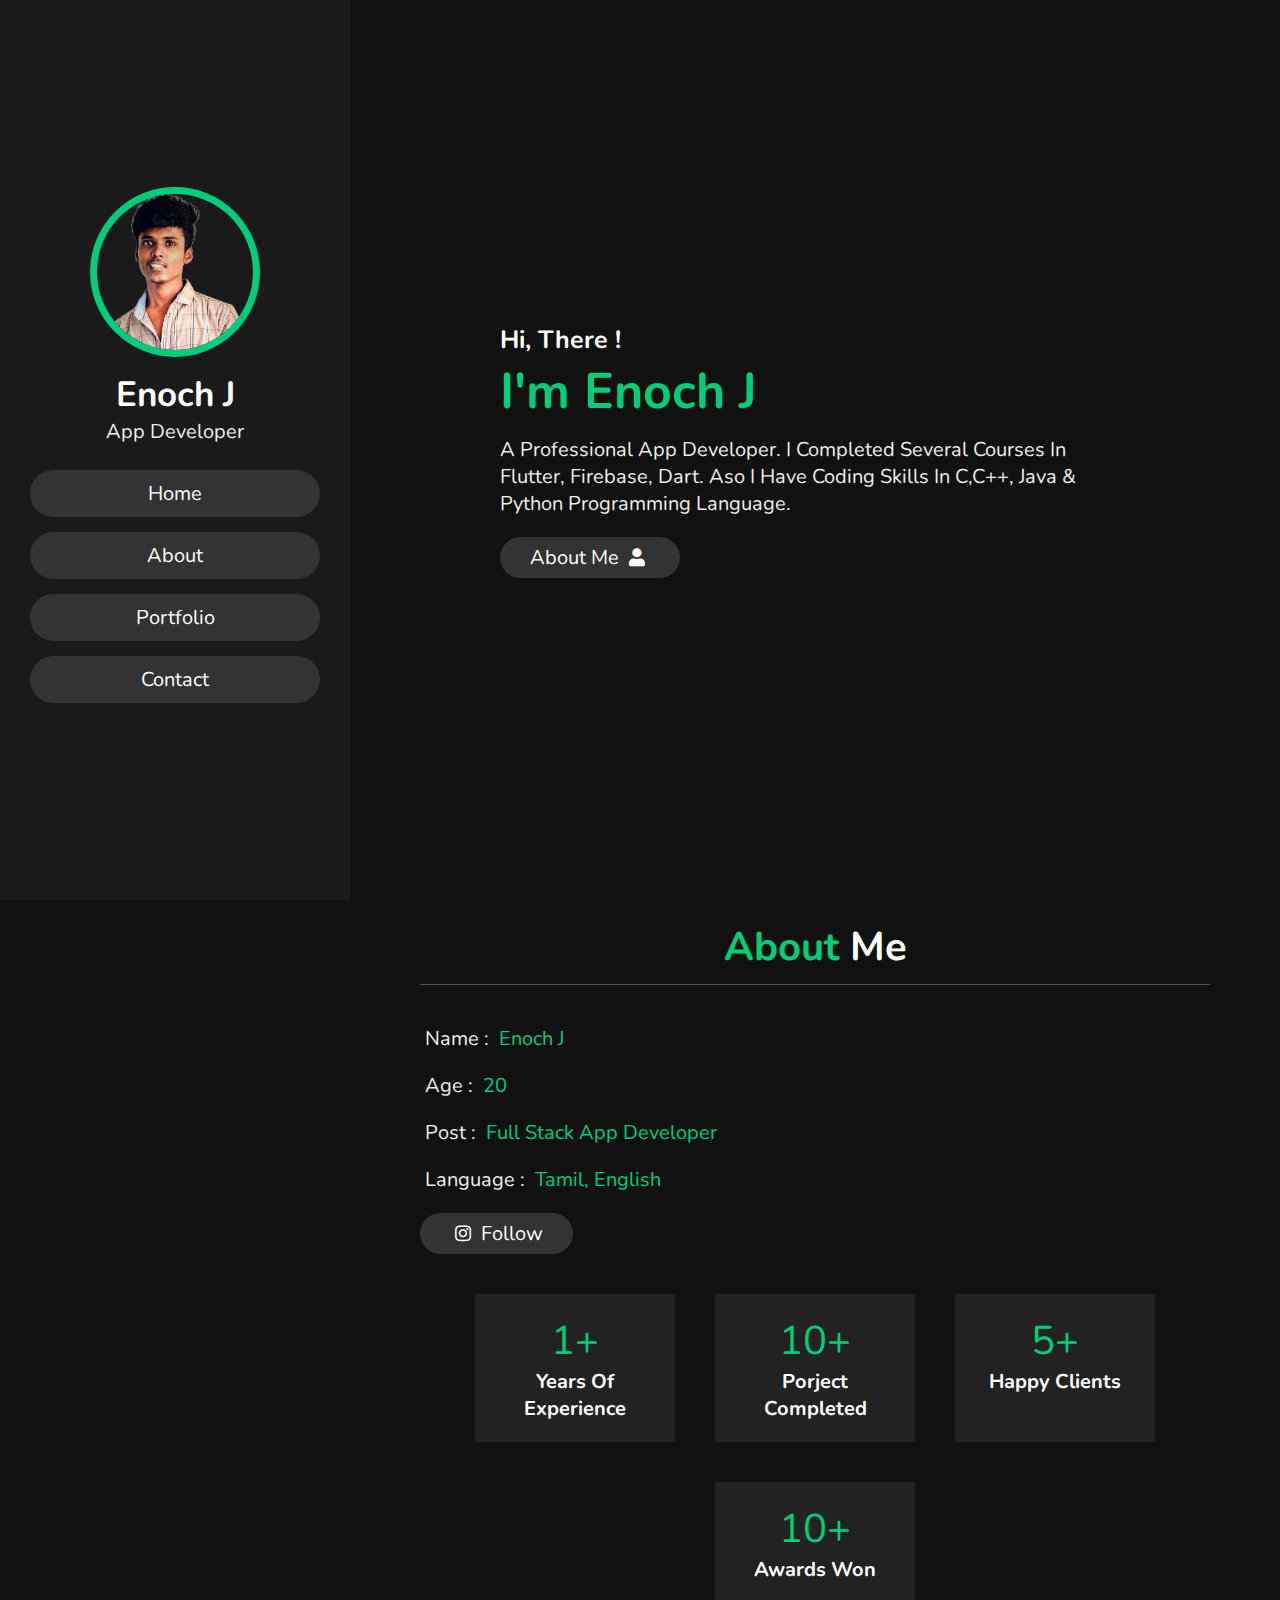
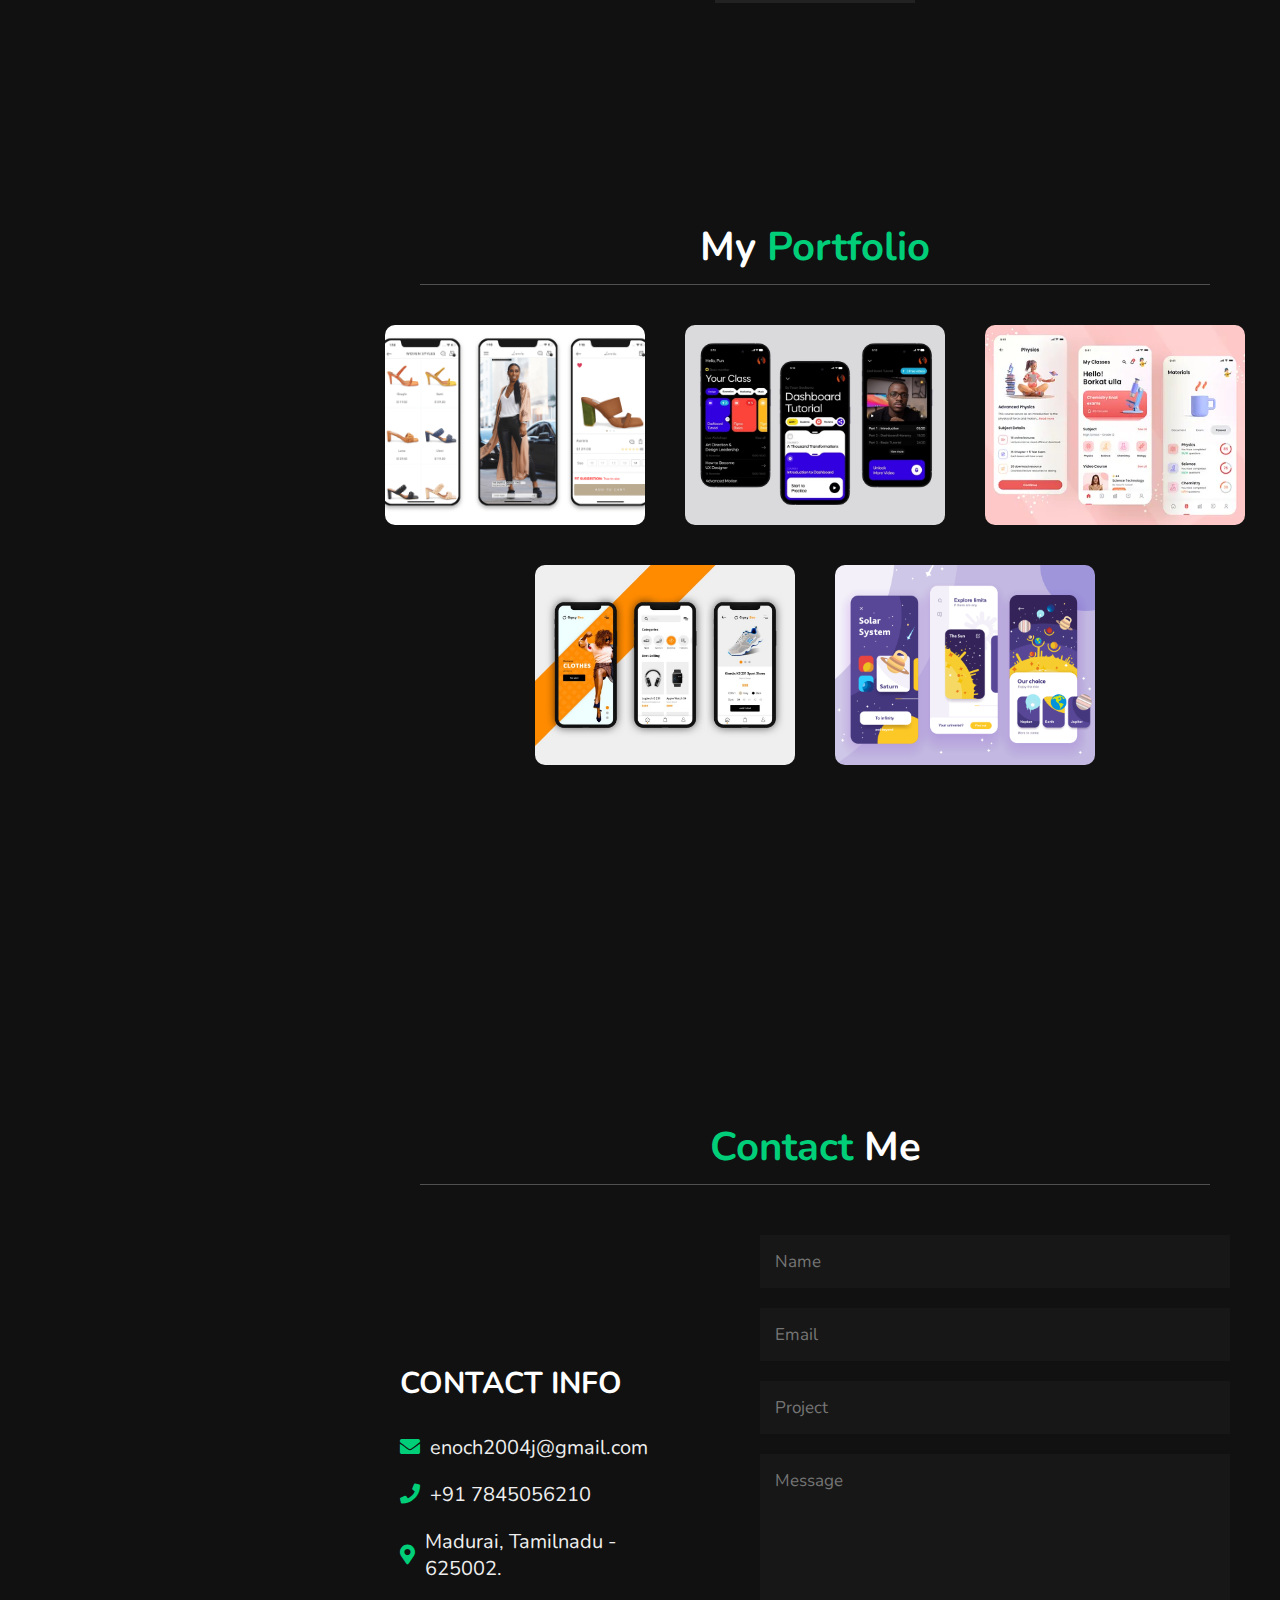
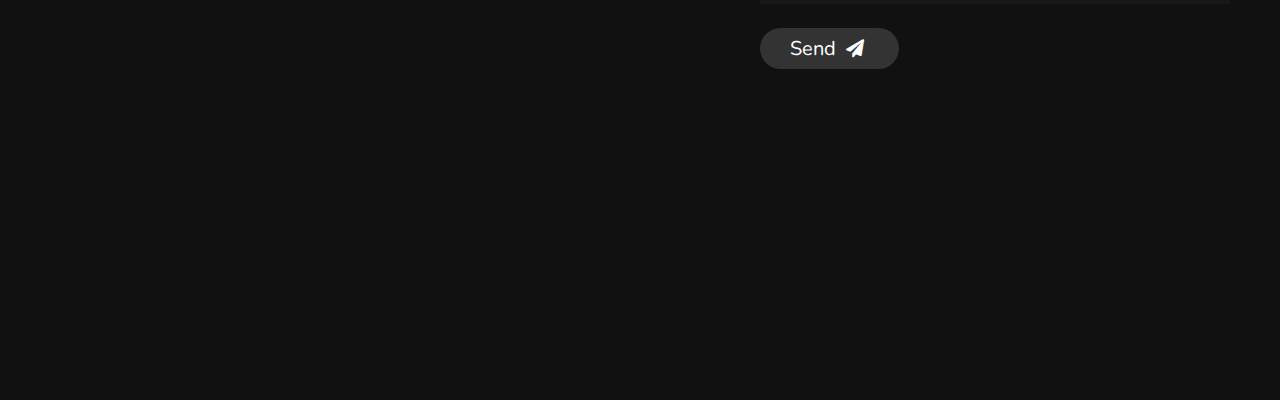
==== index.html @ f716f727 "Add files via upload" ====
<!DOCTYPE html>
<html lang="en">
<head>
    <meta charset="UTF-8">
    <meta name="viewport" content="width=device-width, initial-scale=1.0">
    <title>Portfolio</title>

    <!-- font awesome cdn link  -->
    <link rel="stylesheet" href="https://cdnjs.cloudflare.com/ajax/libs/font-awesome/5.15.2/css/all.min.css">

    <!-- custom css file link  -->
    <link rel="stylesheet" href="css/style.css">

</head>
<body>
    
<!-- header section starts  -->

<header>

    <div class="user">
        <img src="images/profile.png" alt="Profile Picture">
        <h3 class="name">Enoch J</h3>
        <p class="post">App Developer</p>
    </div>

    <nav class="navbar">
        <ul>
            <li><a href="#home">home</a></li>
            <li><a href="#about">about</a></li>
            <li><a href="#portfolio">portfolio</a></li>
            <li><a href="#contact">contact</a></li>
        </ul>
    </nav>

</header>

<!-- header section ends -->

<div id="menu" class="fas fa-bars"></div>

<!-- home section starts  -->

<section class="home" id="home">

    <h3>Hi, There !</h3>
    <h1><span>I'm Enoch J</span></h1>
    <p>A professional App developer. I completed several courses in Flutter, Firebase, Dart. Aso I have coding skills in c,c++, java & python programming language. 

    </p>
    <a href="#about"><button class="btn">about me <i class="fas fa-user"></i></button></a>

</section>

<!-- home section ends -->

<!-- about section starts  -->

<section class="about" id="about">

<h1 class="heading"> <span>about</span> me </h1>

<div class="row">

    <div class="info">
        <h3> <span> name : </span> Enoch J </h3>
        <h3> <span> age : </span> 20 </h3>
        <h3> <span> post : </span> Full Stack App Developer </h3>
        <h3> <span> language : </span> Tamil, English</h3>
        <a href="https://www.facebook.com/freewebsitecode/"><button class="btn"><i class="fab fa-instagram"></i> Follow </button></a>
    </div>

    <div class="counter">

        <div class="box">
            <span>1+</span>
            <h3>years of experience</h3>
        </div>

        <div class="box">
            <span>10+</span>
            <h3>porject completed</h3>
        </div>

        <div class="box">
            <span>5+</span>
            <h3>happy clients</h3>
        </div>

        <div class="box">
            <span>10+</span>
            <h3>awards won</h3>
        </div>

    </div>

</div>

</section>

<!-- about section ends -->


<!-- portfolio section starts  -->

<section class="portfolio" id="portfolio">

<h1 class="heading"> my <span>portfolio</span> </h1>

<div class="box-container">

    <div class="box">
        <img src="images/1.png" alt="">
    </div>

    <div class="box">
        <img src="images/2.jpg" alt="">
    </div>

    <div class="box">
        <img src="images/3.webp" alt="">
    </div>

    <div class="box">
        <img src="images/4.jpg" alt="">
    </div>

    <div class="box">
        <img src="images/5.png" alt="">
    </div>

</div>

</section>

<!-- portfolio section ends -->

<!-- contact section starts  -->

<section class="contact" id="contact">

<h1 class="heading"> <span>contact</span> me </h1>

<div class="row">

    <div class="content">

        <h3 class="title">contact info</h3>

        <div class="info">
            <h3 class="lower"> <i class="fas fa-envelope"></i> enoch2004j@gmail.com </h3>
            <h3> <i class="fas fa-phone"></i> +91 7845056210 </h3>
            <h3> <i class="fas fa-map-marker-alt"></i> Madurai, Tamilnadu - 625002. </h3>
        </div>

    </div>

    <form action="">

        <input type="text" placeholder="name" class="box">
        <input type="email" placeholder="email" class="box">
        <input type="text" placeholder="project" class="box">
        <textarea name="" id="" cols="30" rows="10" class="box message" placeholder="message"></textarea>
        <button type="submit" class="btn"> send <i class="fas fa-paper-plane"></i> </button>

    </form>

</div>

</section>

<!-- contact section ends -->


<!-- scroll top button  -->

<a href="#home" class="top">
    <img src="images/scroll.png" alt="Scroll For Top">
</a>















<!-- jquery cdn link  -->
<script src="https://cdnjs.cloudflare.com/ajax/libs/jquery/3.6.0/jquery.min.js"></script>

<!-- custom js file link  -->
<script src="js/script.js"></script>


</body>
</html>
---- css/style.css ----
/* Start Global CSS For Whole Page*/
@import url('https://fonts.googleapis.com/css2?family=Nunito:wght@200;300;400;600&display=swap');

:root{
    --springGreen:#00ce79;
}

*{
    font-family: 'Nunito', sans-serif;
    margin:0; padding:0;
    box-sizing: border-box;
    text-decoration: none;
    outline: none; border:none;
    text-transform: capitalize;
    transition: all .2s linear;
}

*::selection{
    background:var(--springGreen);
    color:#333;
}

html{
    font-size: 62.5%;
    overflow-x: hidden;
}

html::-webkit-scrollbar{
    width:1.4rem;
}

html::-webkit-scrollbar-track{
    background:#222;
}

html::-webkit-scrollbar-thumb{
    background:var(--springGreen);
}

body{
    background:#111;
    overflow-x: hidden;
    padding-left: 35rem;
}

section{
    min-height: 100vh;
    padding:1rem;
}
/* End Global CSS For Whole Page*/

/* Start Button CSS*/
.btn{
    padding:.7rem 3rem;
    background:#333;
    color:#fff;
    cursor: pointer;
    margin-top: 1rem;
    font-size: 2rem;
    border-radius: 5rem;
}

.btn i{
    padding:0 .5rem;
    font-size: 1.8rem;
}

.btn:hover{
    background:var(--springGreen);
    color: #1a1a1a
}
/* End Button CSS*/

/* Start header Navbar Section CSS*/
header{
    position: fixed;
    top:0; left:0;
    z-index: 1000;
    height:100%;
    width:35rem;
    background:#1a1a1a;
    display: flex;
    align-items: center;
    justify-content: center;
    flex-flow: column;
    text-align: center;
}

header .user img{
    height:17rem;
    width:17rem;
    border-radius: 50%;
    object-fit: cover;
    margin-bottom: 1rem;
    border:.7rem solid var(--springGreen);
    margin-top: 15px;
}

header .user .name{
    font-size: 3.5rem;
    color:#fff;
}
.nickname{
    font-size: 2.5rem;
    color:#fff;
}

header .user .post{
    font-size: 2rem;
    color:#eee;
}

header .navbar{
    width:100%;
}

header .navbar ul{
    list-style: none;
    padding:1rem 3rem;
}


header .navbar ul li a{
    display: block;
    padding:1rem;
    margin:1.5rem 0;
    background:#333;
    color:#fff;
    font-size: 2rem;
    border-radius: 5rem;
}

header .navbar ul li a:hover{
    background:var(--springGreen);
    color: #1a1a1a;
}

#menu{
    position: fixed;
    top:2rem; right:2rem;
    background:#333;
    color:#fff;
    cursor: pointer;
    font-size: 2.5rem;
    padding:1rem 1.5rem;
    z-index: 1000;
    display: none;
}
/* End header Navbar CSS*/

/* Home Section CSS Start*/
.home{
    display: flex;
    justify-content: center;
    flex-flow: column;
    padding:0 15rem;
}

.home h3{
    font-size: 2.5rem;
    color:#fff;
}

.home h1{
    font-size:5rem;
    color:#fff;
}

.home h1 span{
    color:var(--springGreen);
}

.home p{
    font-size:2rem;
    color:#eee;
    padding: 1rem 0;
}

.heading{
    text-align: center;
    margin:0 6rem;
    font-size: 4rem;
    padding:1rem;
    border-bottom: .1rem solid #fff4;
    color:#fff;
}

.heading span{
    color:var(--springGreen);
}
/* End Home Section CSS*/

/*Start About Section CSS*/
.about .row{
    display: flex;
    align-items: center;
    justify-content: center;
    flex-wrap: wrap;
    padding:1rem 0;
}

.about .row .info{
    flex:1 1 48rem;
    padding:2rem 1rem;
    padding-left: 6rem;
}

.about .row .info h3{
    font-size: 2rem;
    color:var(--springGreen);
    padding:1rem 0;
    font-weight: normal;
}

.about .row .info h3 span{
    color:#eee;
    padding:0 .5rem;
}

.about .row .counter{
    flex:1 1 48rem;
    display: flex;
    justify-content: center;
    flex-wrap: wrap;
}

.about .row .counter .box{
    width:20rem;
    background:#222;
    text-align: center;
    padding: 2rem;
    margin:2rem;
}

.about .row .counter .box span{
    font-size: 4rem;
    color:var(--springGreen);
}

.about .row .counter .box h3{
    font-size: 2rem;
    color:#fff;
}
/* End About Section CSS */

/* Start Education Section CSS */
.education .box-container{
    display: flex;
    align-items: center;
    justify-content: center;
    flex-wrap: wrap;
    padding:1rem 0;
    padding-left: 3rem;
}

.education .box-container .box{
    width:27rem;
    margin:4rem 1rem;
    padding-left: 4rem;
    border-left: .2rem solid #fff;
    position: relative;
}

.education .box-container .box span{
    font-size: 1.3rem;
    background:#222;
    color:#fff;
    border-radius: 5rem;
    padding:.5rem 2.5rem;
}

.education .box-container .box h3{
    font-size: 2rem;
    color:#fff;
    padding-top: 1.5rem;
}

.education .box-container .box p{
    font-size: 1.4rem;
    color:#eee;
    padding: 1rem 0;
}

.education .box-container .box i{
    position: absolute;
    top:-1.5rem; left:-2.5rem;
    height:5rem;
    width: 5rem;
    border-radius: 50%;
    line-height: 5rem;
    text-align: center;
    font-size: 2rem;
    color:#fff;
    background:var(--springGreen);
}
/* End Education Section CSS */

/* Start Portfolio Section CSS */
.portfolio .box-container{
    display: flex;
    align-items: center;
    justify-content: center;
    flex-wrap: wrap;
    padding:2rem 0;
}

.portfolio .box-container .box{
    height: 20rem;
    width:26rem;
    border-radius: 1rem;
    margin:2rem;
    overflow: hidden;
    cursor: pointer;
}

.portfolio .box-container .box img{
    height:100%;
    width:100%;
    object-fit: cover;
}

.portfolio .box-container .box:hover img{
    transform: scale(1.2);
}
/* End Portfolio Section CSS */

/* Start Contact Section CSS */
.contact .row{
    display: flex;
    align-items: center;
    justify-content: center;
    flex-wrap: wrap;
}

.contact .row .content{
    flex:1 1 30rem;
    padding:4rem;
    padding-bottom: 0;
}

.contact .row form{
    flex:1 1 45rem;
    padding:2rem;
    margin:2rem;
    margin-bottom: 4rem;
}

.contact .row form .box{
    padding:1.5rem;
    margin:1rem 0;
    background:#3333;
    color:#fff;
    text-transform: none;
    font-size: 1.7rem;
    width:100%;
}

.contact .row form .box::placeholder{
    text-transform: capitalize;
}

.contact .row form .message{
    height: 15rem;
    resize: none;
}

.contact .row .content .title{
    text-transform: uppercase;
    color:#fff;
    font-size: 3rem;
    padding-bottom: 2rem;
}

.contact .row .content .info h3{
    display: flex;
    align-items: center;
    font-size: 2rem;
    color:#eee;
    padding:1rem 0;
    font-weight: normal;
}

.contact .row .content .info h3.lower{
    text-transform: lowercase;
}

.contact .row .content .info h3 i{
    padding-right: 1rem;
    color:var(--springGreen);
}
/* End Contact Section CSS */

/* Scroll For Top CSS */
.top{
    position: fixed;
    bottom:7.5rem; right: 2rem;
    z-index: 100;
    display: none;
}



/* Responsive media queries  */

@media (max-width:1200px){

    html{
        font-size: 55%;
    }

    .home{
        padding:1rem 4rem;
    }

}

@media (max-width:991px){

   header{
       left:-120%;
   }

   #menu{
       display: block;
   }

   header.toggle{
    left:0%;
   }

   body{
       padding:0;
   }

}

@media (max-width:768px){

    html{
        font-size: 50%;
    }
 
 }

@media (max-width:400px){

    header{
        width: 100vw;
    }

    .heading{
        margin:0 3rem;
    }

    .about .row .counter .box{
        width: 100%;
    }
 
    .education .box-container .box{
        width:100%;
    }

    .portfolio .box-container .box{
        width:100%;
    }

    .contact .row form{
        margin:3rem 0;
    }

 }
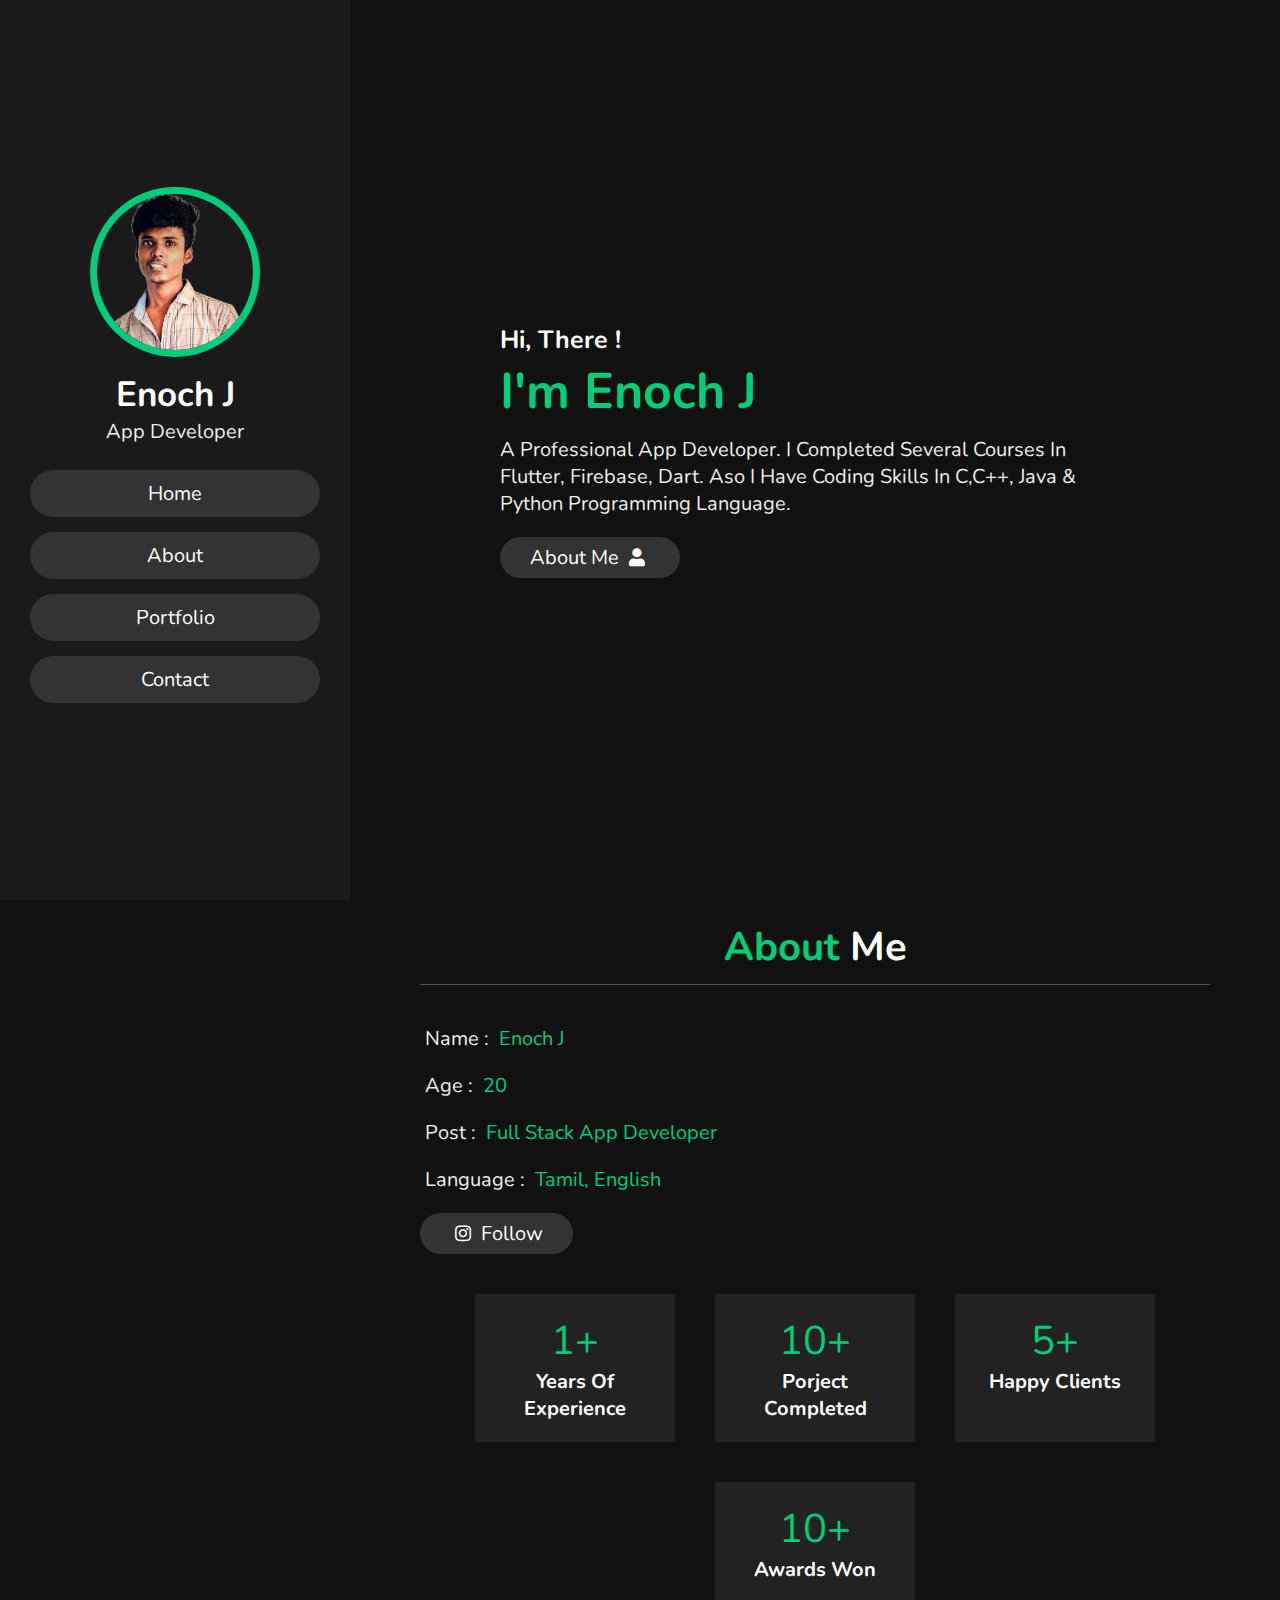
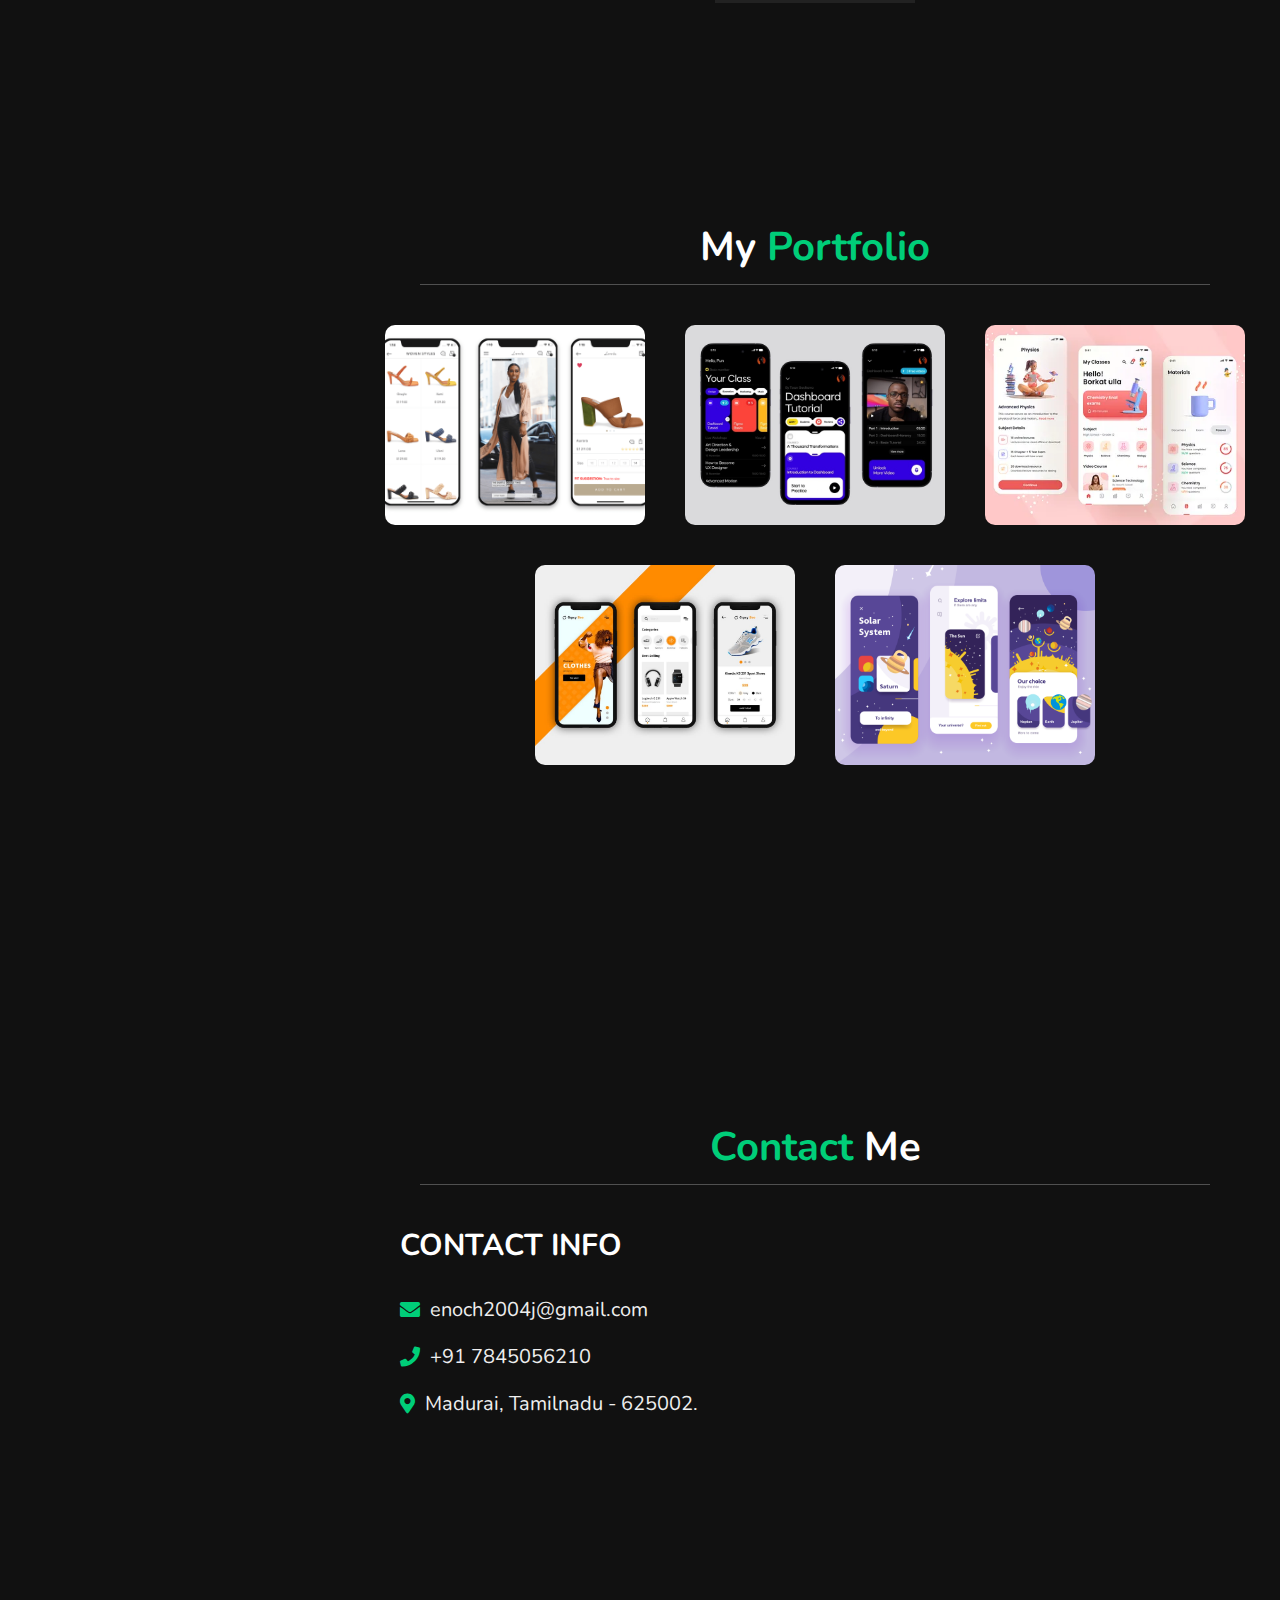
==== commit cb9b5da1: "Update index.html" ====
--- a/index.html
+++ b/index.html
@@ -155,16 +155,6 @@
 
     </div>
 
-    <form action="">
-
-        <input type="text" placeholder="name" class="box">
-        <input type="email" placeholder="email" class="box">
-        <input type="text" placeholder="project" class="box">
-        <textarea name="" id="" cols="30" rows="10" class="box message" placeholder="message"></textarea>
-        <button type="submit" class="btn"> send <i class="fas fa-paper-plane"></i> </button>
-
-    </form>
-
 </div>
 
 </section>
